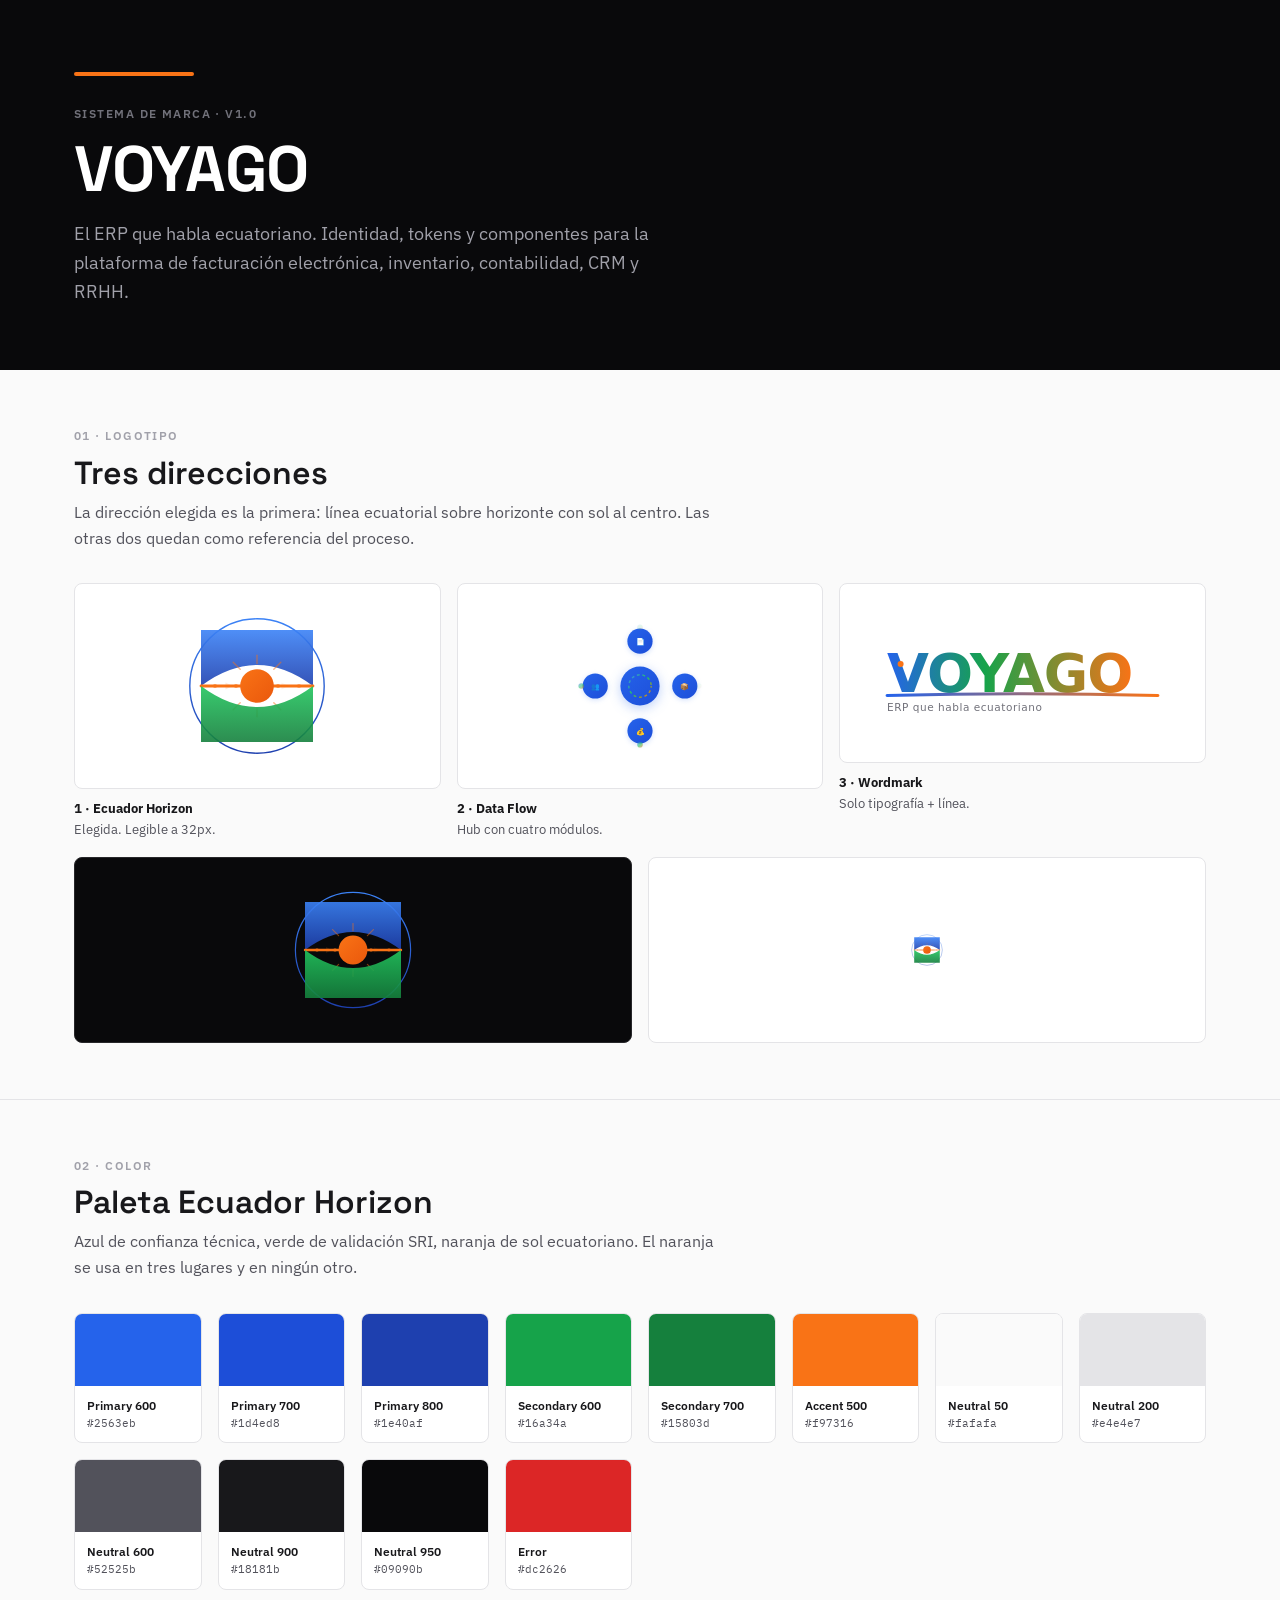
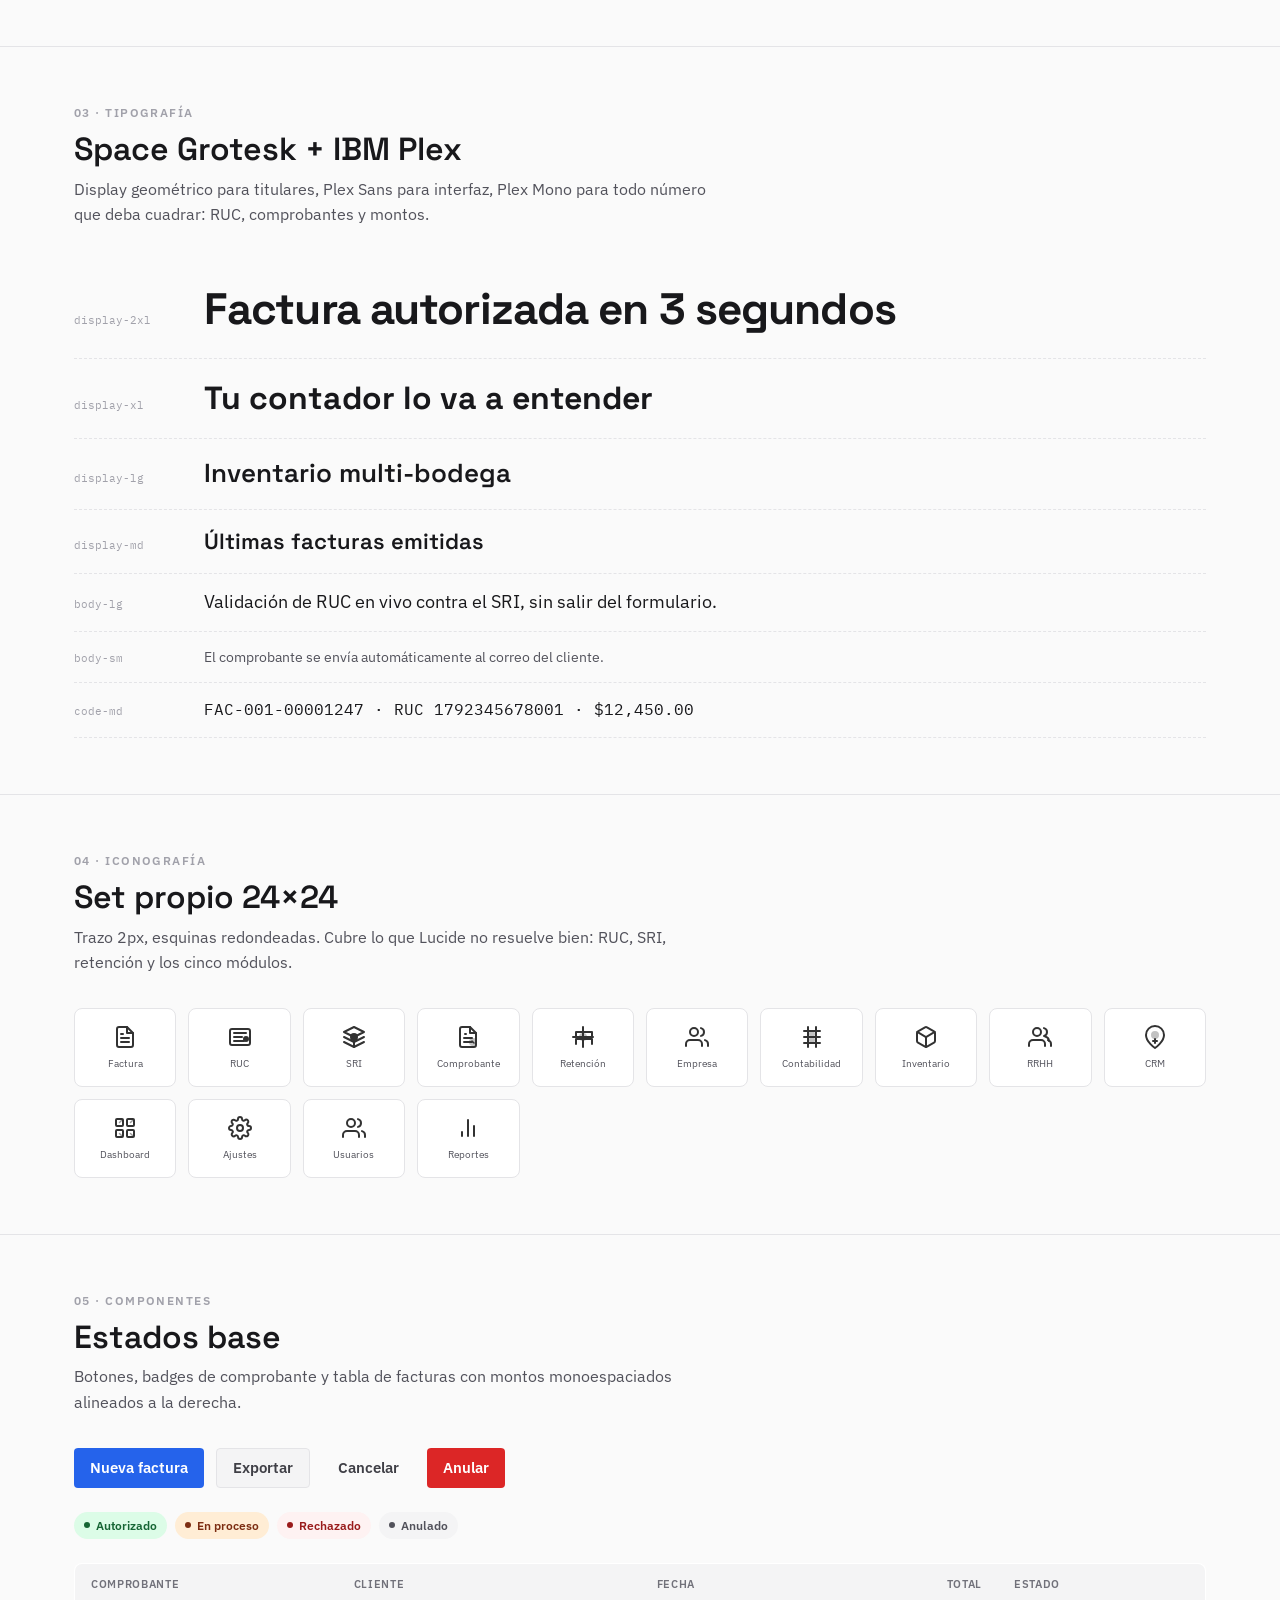
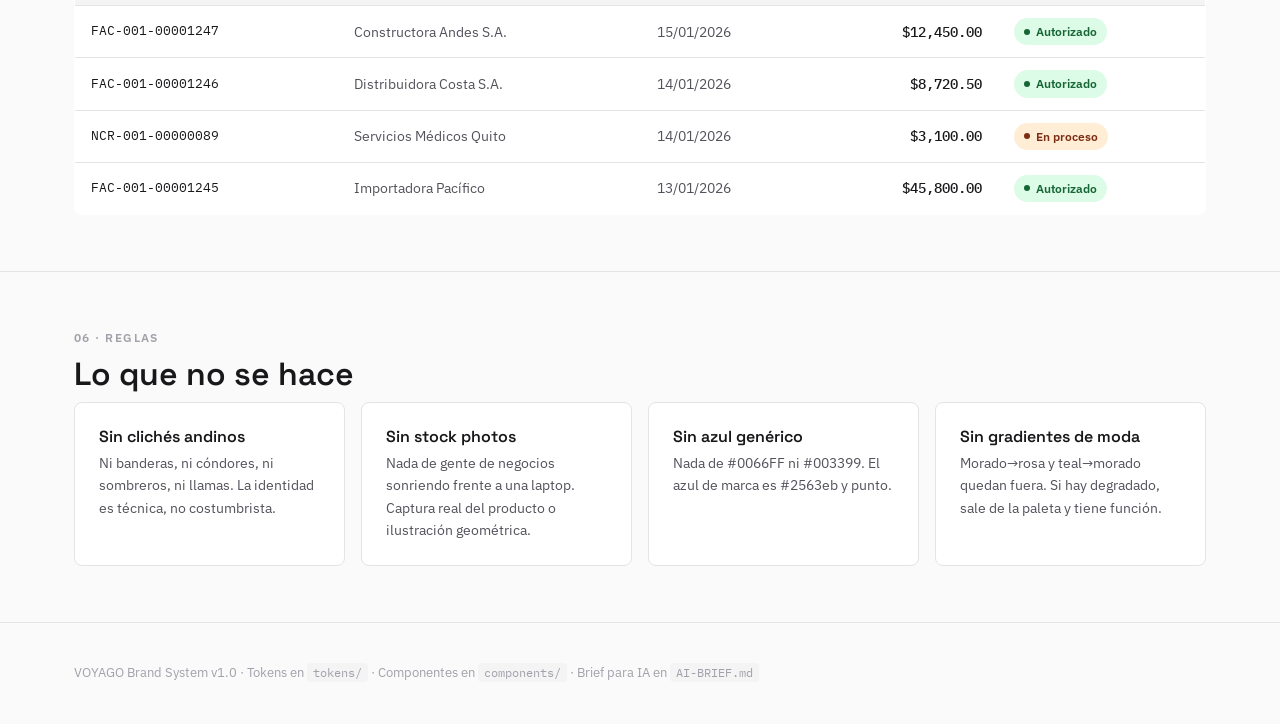
==== showcase.html @ 9d606502 "VOYAGO brand system v1.0: tokens, logo, iconos, componentes y landing" ====
<!DOCTYPE html>
<html lang="es-EC">
<head>
<meta charset="UTF-8">
<meta name="viewport" content="width=device-width, initial-scale=1">
<title>VOYAGO — Brand System v1.0</title>
<link rel="preconnect" href="https://fonts.googleapis.com">
<link rel="preconnect" href="https://fonts.gstatic.com" crossorigin>
<link href="https://fonts.googleapis.com/css2?family=Space+Grotesk:wght@300..700&family=IBM+Plex+Sans:wght@300..700&family=IBM+Plex+Mono:wght@300..700&display=swap" rel="stylesheet">
<style>
  :root{
    --primary-600:#2563eb; --primary-700:#1d4ed8; --primary-800:#1e40af;
    --secondary-600:#16a34a; --accent-500:#f97316;
    --n-0:#fff; --n-50:#fafafa; --n-100:#f4f4f5; --n-200:#e4e4e7;
    --n-400:#a1a1aa; --n-600:#52525b; --n-900:#18181b; --n-950:#09090b;
  }
  *{box-sizing:border-box;margin:0;padding:0}
  body{font-family:'IBM Plex Sans',system-ui,sans-serif;background:var(--n-50);color:var(--n-900);line-height:1.6;-webkit-font-smoothing:antialiased}
  h1,h2,h3,h4{font-family:'Space Grotesk',system-ui,sans-serif;text-wrap:balance;line-height:1.2}
  .wrap{max-width:1180px;margin:0 auto;padding:0 24px}
  section{padding:56px 0;border-bottom:1px solid var(--n-200)}
  .kicker{font-size:12px;letter-spacing:.12em;text-transform:uppercase;color:var(--n-400);font-weight:600;margin-bottom:8px}
  h2{font-size:clamp(24px,3vw,32px);font-weight:600;margin-bottom:8px}
  .lead{color:var(--n-600);max-width:64ch;margin-bottom:32px}
  .mono{font-family:'IBM Plex Mono',monospace;font-variant-numeric:tabular-nums}

  /* hero */
  header{background:var(--n-950);color:#fff;padding:72px 0 64px}
  header .kicker{color:#71717a}
  header h1{font-size:clamp(36px,6vw,64px);font-weight:700;letter-spacing:-.02em;margin-bottom:12px}
  header p{color:#a1a1aa;font-size:18px;max-width:56ch}
  .eqline{height:4px;width:120px;background:var(--accent-500);border-radius:99px;margin-bottom:28px}

  /* grid helpers */
  .g{display:grid;gap:16px}
  .g2{grid-template-columns:repeat(auto-fit,minmax(260px,1fr))}
  .g3{grid-template-columns:repeat(auto-fit,minmax(180px,1fr))}
  .g6{grid-template-columns:repeat(auto-fit,minmax(120px,1fr))}
  .card{background:#fff;border:1px solid var(--n-200);border-radius:8px;padding:24px}
  .card h4{font-size:16px;font-weight:600;margin-bottom:6px}
  .card p{font-size:14px;color:var(--n-600)}

  /* logos */
  .logo-box{display:flex;align-items:center;justify-content:center;background:#fff;border:1px solid var(--n-200);border-radius:8px;padding:32px;min-height:180px}
  .logo-box.dark{background:var(--n-950);border-color:#27272a}

  /* swatches */
  .sw{border-radius:8px;overflow:hidden;border:1px solid var(--n-200);background:#fff}
  .sw .chip{height:72px}
  .sw .meta{padding:10px 12px}
  .sw .name{font-size:12px;font-weight:600}
  .sw .hex{font-family:'IBM Plex Mono',monospace;font-size:11px;color:var(--n-600)}

  /* type */
  .typerow{display:flex;align-items:baseline;gap:20px;padding:14px 0;border-bottom:1px dashed var(--n-200)}
  .typerow .tag{font-family:'IBM Plex Mono',monospace;font-size:11px;color:var(--n-400);width:110px;flex-shrink:0}
  .d2xl{font-size:clamp(28px,4vw,44px);font-weight:700;letter-spacing:-.02em;font-family:'Space Grotesk'}
  .dxl{font-size:32px;font-weight:700;font-family:'Space Grotesk'}
  .dlg{font-size:26px;font-weight:600;font-family:'Space Grotesk'}
  .dmd{font-size:22px;font-weight:600;font-family:'Space Grotesk'}
  .blg{font-size:18px}
  .bsm{font-size:14px;color:var(--n-600)}

  /* icons */
  .icongrid{display:grid;grid-template-columns:repeat(auto-fit,minmax(96px,1fr));gap:12px}
  .icon-cell{background:#fff;border:1px solid var(--n-200);border-radius:8px;padding:16px 8px;display:flex;flex-direction:column;align-items:center;gap:8px}
  .icon-cell img{width:24px;height:24px;opacity:.8}
  .icon-cell span{font-size:10px;color:var(--n-600);text-align:center;line-height:1.3}

  /* buttons */
  .btnrow{display:flex;flex-wrap:wrap;gap:12px;align-items:center}
  .btn{display:inline-flex;align-items:center;justify-content:center;height:40px;padding:0 16px;border-radius:4px;font-size:15px;font-weight:600;border:none;cursor:pointer;font-family:'IBM Plex Sans'}
  .b-primary{background:var(--primary-600);color:#fff}
  .b-secondary{background:var(--n-100);color:#3f3f46;border:1px solid var(--n-200)}
  .b-ghost{background:transparent;color:#3f3f46}
  .b-danger{background:#dc2626;color:#fff}

  /* badges */
  .badges{display:flex;flex-wrap:wrap;gap:8px}
  .badge{display:inline-flex;align-items:center;gap:6px;padding:4px 10px;border-radius:999px;font-size:12px;font-weight:600}
  .badge i{width:6px;height:6px;border-radius:99px;display:block;background:currentColor}
  .bd-ok{background:#dcfce7;color:#166534}
  .bd-warn{background:#ffedd5;color:#7c2d12}
  .bd-err{background:#fef2f2;color:#991b1b}
  .bd-neutral{background:var(--n-100);color:var(--n-600)}

  /* table demo */
  table{width:100%;border-collapse:collapse;background:#fff;border:1px solid var(--n-200);border-radius:8px;overflow:hidden}
  th{background:var(--n-100);font-size:11px;text-transform:uppercase;letter-spacing:.06em;color:#71717a;text-align:left;padding:12px 16px;font-weight:600}
  td{padding:12px 16px;font-size:14px;border-top:1px solid var(--n-200);color:var(--n-600)}
  td.num{text-align:right;font-family:'IBM Plex Mono',monospace;color:var(--n-900);font-weight:500}
  td.id{font-family:'IBM Plex Mono',monospace;color:var(--n-900);font-size:13px}

  footer{padding:40px 0;color:var(--n-400);font-size:13px}
  code{background:var(--n-100);padding:2px 6px;border-radius:4px;font-family:'IBM Plex Mono',monospace;font-size:12px}
</style>
</head>
<body>

<header>
  <div class="wrap">
    <div class="eqline"></div>
    <div class="kicker">Sistema de marca · v1.0</div>
    <h1>VOYAGO</h1>
    <p>El ERP que habla ecuatoriano. Identidad, tokens y componentes para la plataforma de facturación electrónica, inventario, contabilidad, CRM y RRHH.</p>
  </div>
</header>

<section>
  <div class="wrap">
    <div class="kicker">01 · Logotipo</div>
    <h2>Tres direcciones</h2>
    <p class="lead">La dirección elegida es la primera: línea ecuatorial sobre horizonte con sol al centro. Las otras dos quedan como referencia del proceso.</p>
    <div class="g g3">
      <div>
        <div class="logo-box"><img src="logo/logo-concept-1-equator.svg" alt="Concepto 1: Ecuador Horizon" style="width:140px"></div>
        <p style="font-size:13px;margin-top:10px"><strong>1 · Ecuador Horizon</strong><br><span style="color:var(--n-600)">Elegida. Legible a 32px.</span></p>
      </div>
      <div>
        <div class="logo-box"><img src="logo/logo-concept-2-data-flow.svg" alt="Concepto 2: Data Flow" style="width:140px"></div>
        <p style="font-size:13px;margin-top:10px"><strong>2 · Data Flow</strong><br><span style="color:var(--n-600)">Hub con cuatro módulos.</span></p>
      </div>
      <div>
        <div class="logo-box"><img src="logo/logo-concept-3-typographic.svg" alt="Concepto 3: wordmark" style="width:100%"></div>
        <p style="font-size:13px;margin-top:10px"><strong>3 · Wordmark</strong><br><span style="color:var(--n-600)">Solo tipografía + línea.</span></p>
      </div>
    </div>
    <div class="g g2" style="margin-top:16px">
      <div class="logo-box dark"><img src="logo/logo-concept-1-equator.svg" alt="Logo sobre fondo oscuro" style="width:120px"></div>
      <div class="logo-box"><img src="logo/logo-concept-1-equator.svg" alt="Logo tamaño favicon" style="width:32px"></div>
    </div>
  </div>
</section>

<section>
  <div class="wrap">
    <div class="kicker">02 · Color</div>
    <h2>Paleta Ecuador Horizon</h2>
    <p class="lead">Azul de confianza técnica, verde de validación SRI, naranja de sol ecuatoriano. El naranja se usa en tres lugares y en ningún otro.</p>
    <div class="g g6">
      <div class="sw"><div class="chip" style="background:#2563eb"></div><div class="meta"><div class="name">Primary 600</div><div class="hex">#2563eb</div></div></div>
      <div class="sw"><div class="chip" style="background:#1d4ed8"></div><div class="meta"><div class="name">Primary 700</div><div class="hex">#1d4ed8</div></div></div>
      <div class="sw"><div class="chip" style="background:#1e40af"></div><div class="meta"><div class="name">Primary 800</div><div class="hex">#1e40af</div></div></div>
      <div class="sw"><div class="chip" style="background:#16a34a"></div><div class="meta"><div class="name">Secondary 600</div><div class="hex">#16a34a</div></div></div>
      <div class="sw"><div class="chip" style="background:#15803d"></div><div class="meta"><div class="name">Secondary 700</div><div class="hex">#15803d</div></div></div>
      <div class="sw"><div class="chip" style="background:#f97316"></div><div class="meta"><div class="name">Accent 500</div><div class="hex">#f97316</div></div></div>
      <div class="sw"><div class="chip" style="background:#fafafa"></div><div class="meta"><div class="name">Neutral 50</div><div class="hex">#fafafa</div></div></div>
      <div class="sw"><div class="chip" style="background:#e4e4e7"></div><div class="meta"><div class="name">Neutral 200</div><div class="hex">#e4e4e7</div></div></div>
      <div class="sw"><div class="chip" style="background:#52525b"></div><div class="meta"><div class="name">Neutral 600</div><div class="hex">#52525b</div></div></div>
      <div class="sw"><div class="chip" style="background:#18181b"></div><div class="meta"><div class="name">Neutral 900</div><div class="hex">#18181b</div></div></div>
      <div class="sw"><div class="chip" style="background:#09090b"></div><div class="meta"><div class="name">Neutral 950</div><div class="hex">#09090b</div></div></div>
      <div class="sw"><div class="chip" style="background:#dc2626"></div><div class="meta"><div class="name">Error</div><div class="hex">#dc2626</div></div></div>
    </div>
  </div>
</section>

<section>
  <div class="wrap">
    <div class="kicker">03 · Tipografía</div>
    <h2>Space Grotesk + IBM Plex</h2>
    <p class="lead">Display geométrico para titulares, Plex Sans para interfaz, Plex Mono para todo número que deba cuadrar: RUC, comprobantes y montos.</p>
    <div class="typerow"><span class="tag">display-2xl</span><span class="d2xl">Factura autorizada en 3 segundos</span></div>
    <div class="typerow"><span class="tag">display-xl</span><span class="dxl">Tu contador lo va a entender</span></div>
    <div class="typerow"><span class="tag">display-lg</span><span class="dlg">Inventario multi-bodega</span></div>
    <div class="typerow"><span class="tag">display-md</span><span class="dmd">Últimas facturas emitidas</span></div>
    <div class="typerow"><span class="tag">body-lg</span><span class="blg">Validación de RUC en vivo contra el SRI, sin salir del formulario.</span></div>
    <div class="typerow"><span class="tag">body-sm</span><span class="bsm">El comprobante se envía automáticamente al correo del cliente.</span></div>
    <div class="typerow"><span class="tag">code-md</span><span class="mono">FAC-001-00001247 · RUC 1792345678001 · $12,450.00</span></div>
  </div>
</section>

<section>
  <div class="wrap">
    <div class="kicker">04 · Iconografía</div>
    <h2>Set propio 24×24</h2>
    <p class="lead">Trazo 2px, esquinas redondeadas. Cubre lo que Lucide no resuelve bien: RUC, SRI, retención y los cinco módulos.</p>
    <div class="icongrid">
      <div class="icon-cell"><img src="icons/invoice.svg" alt=""><span>Factura</span></div>
      <div class="icon-cell"><img src="icons/ruc.svg" alt=""><span>RUC</span></div>
      <div class="icon-cell"><img src="icons/sri.svg" alt=""><span>SRI</span></div>
      <div class="icon-cell"><img src="icons/comprobante.svg" alt=""><span>Comprobante</span></div>
      <div class="icon-cell"><img src="icons/retencion.svg" alt=""><span>Retención</span></div>
      <div class="icon-cell"><img src="icons/empresa-usuario.svg" alt=""><span>Empresa</span></div>
      <div class="icon-cell"><img src="icons/modulo-contabilidad.svg" alt=""><span>Contabilidad</span></div>
      <div class="icon-cell"><img src="icons/modulo-inventario.svg" alt=""><span>Inventario</span></div>
      <div class="icon-cell"><img src="icons/modulo-rrhh.svg" alt=""><span>RRHH</span></div>
      <div class="icon-cell"><img src="icons/modulo-crm.svg" alt=""><span>CRM</span></div>
      <div class="icon-cell"><img src="icons/dashboard.svg" alt=""><span>Dashboard</span></div>
      <div class="icon-cell"><img src="icons/settings.svg" alt=""><span>Ajustes</span></div>
      <div class="icon-cell"><img src="icons/users.svg" alt=""><span>Usuarios</span></div>
      <div class="icon-cell"><img src="icons/chart.svg" alt=""><span>Reportes</span></div>
    </div>
  </div>
</section>

<section>
  <div class="wrap">
    <div class="kicker">05 · Componentes</div>
    <h2>Estados base</h2>
    <p class="lead">Botones, badges de comprobante y tabla de facturas con montos monoespaciados alineados a la derecha.</p>

    <div class="btnrow" style="margin-bottom:24px">
      <button class="btn b-primary">Nueva factura</button>
      <button class="btn b-secondary">Exportar</button>
      <button class="btn b-ghost">Cancelar</button>
      <button class="btn b-danger">Anular</button>
    </div>

    <div class="badges" style="margin-bottom:24px">
      <span class="badge bd-ok"><i></i>Autorizado</span>
      <span class="badge bd-warn"><i></i>En proceso</span>
      <span class="badge bd-err"><i></i>Rechazado</span>
      <span class="badge bd-neutral"><i></i>Anulado</span>
    </div>

    <table>
      <thead><tr><th>Comprobante</th><th>Cliente</th><th>Fecha</th><th style="text-align:right">Total</th><th>Estado</th></tr></thead>
      <tbody>
        <tr><td class="id">FAC-001-00001247</td><td>Constructora Andes S.A.</td><td>15/01/2026</td><td class="num">$12,450.00</td><td><span class="badge bd-ok"><i></i>Autorizado</span></td></tr>
        <tr><td class="id">FAC-001-00001246</td><td>Distribuidora Costa S.A.</td><td>14/01/2026</td><td class="num">$8,720.50</td><td><span class="badge bd-ok"><i></i>Autorizado</span></td></tr>
        <tr><td class="id">NCR-001-00000089</td><td>Servicios Médicos Quito</td><td>14/01/2026</td><td class="num">$3,100.00</td><td><span class="badge bd-warn"><i></i>En proceso</span></td></tr>
        <tr><td class="id">FAC-001-00001245</td><td>Importadora Pacífico</td><td>13/01/2026</td><td class="num">$45,800.00</td><td><span class="badge bd-ok"><i></i>Autorizado</span></td></tr>
      </tbody>
    </table>
  </div>
</section>

<section>
  <div class="wrap">
    <div class="kicker">06 · Reglas</div>
    <h2>Lo que no se hace</h2>
    <div class="g g2">
      <div class="card"><h4>Sin clichés andinos</h4><p>Ni banderas, ni cóndores, ni sombreros, ni llamas. La identidad es técnica, no costumbrista.</p></div>
      <div class="card"><h4>Sin stock photos</h4><p>Nada de gente de negocios sonriendo frente a una laptop. Captura real del producto o ilustración geométrica.</p></div>
      <div class="card"><h4>Sin azul genérico</h4><p>Nada de #0066FF ni #003399. El azul de marca es #2563eb y punto.</p></div>
      <div class="card"><h4>Sin gradientes de moda</h4><p>Morado→rosa y teal→morado quedan fuera. Si hay degradado, sale de la paleta y tiene función.</p></div>
    </div>
  </div>
</section>

<footer>
  <div class="wrap">
    VOYAGO Brand System v1.0 · Tokens en <code>tokens/</code> · Componentes en <code>components/</code> · Brief para IA en <code>AI-BRIEF.md</code>
  </div>
</footer>

</body>
</html>
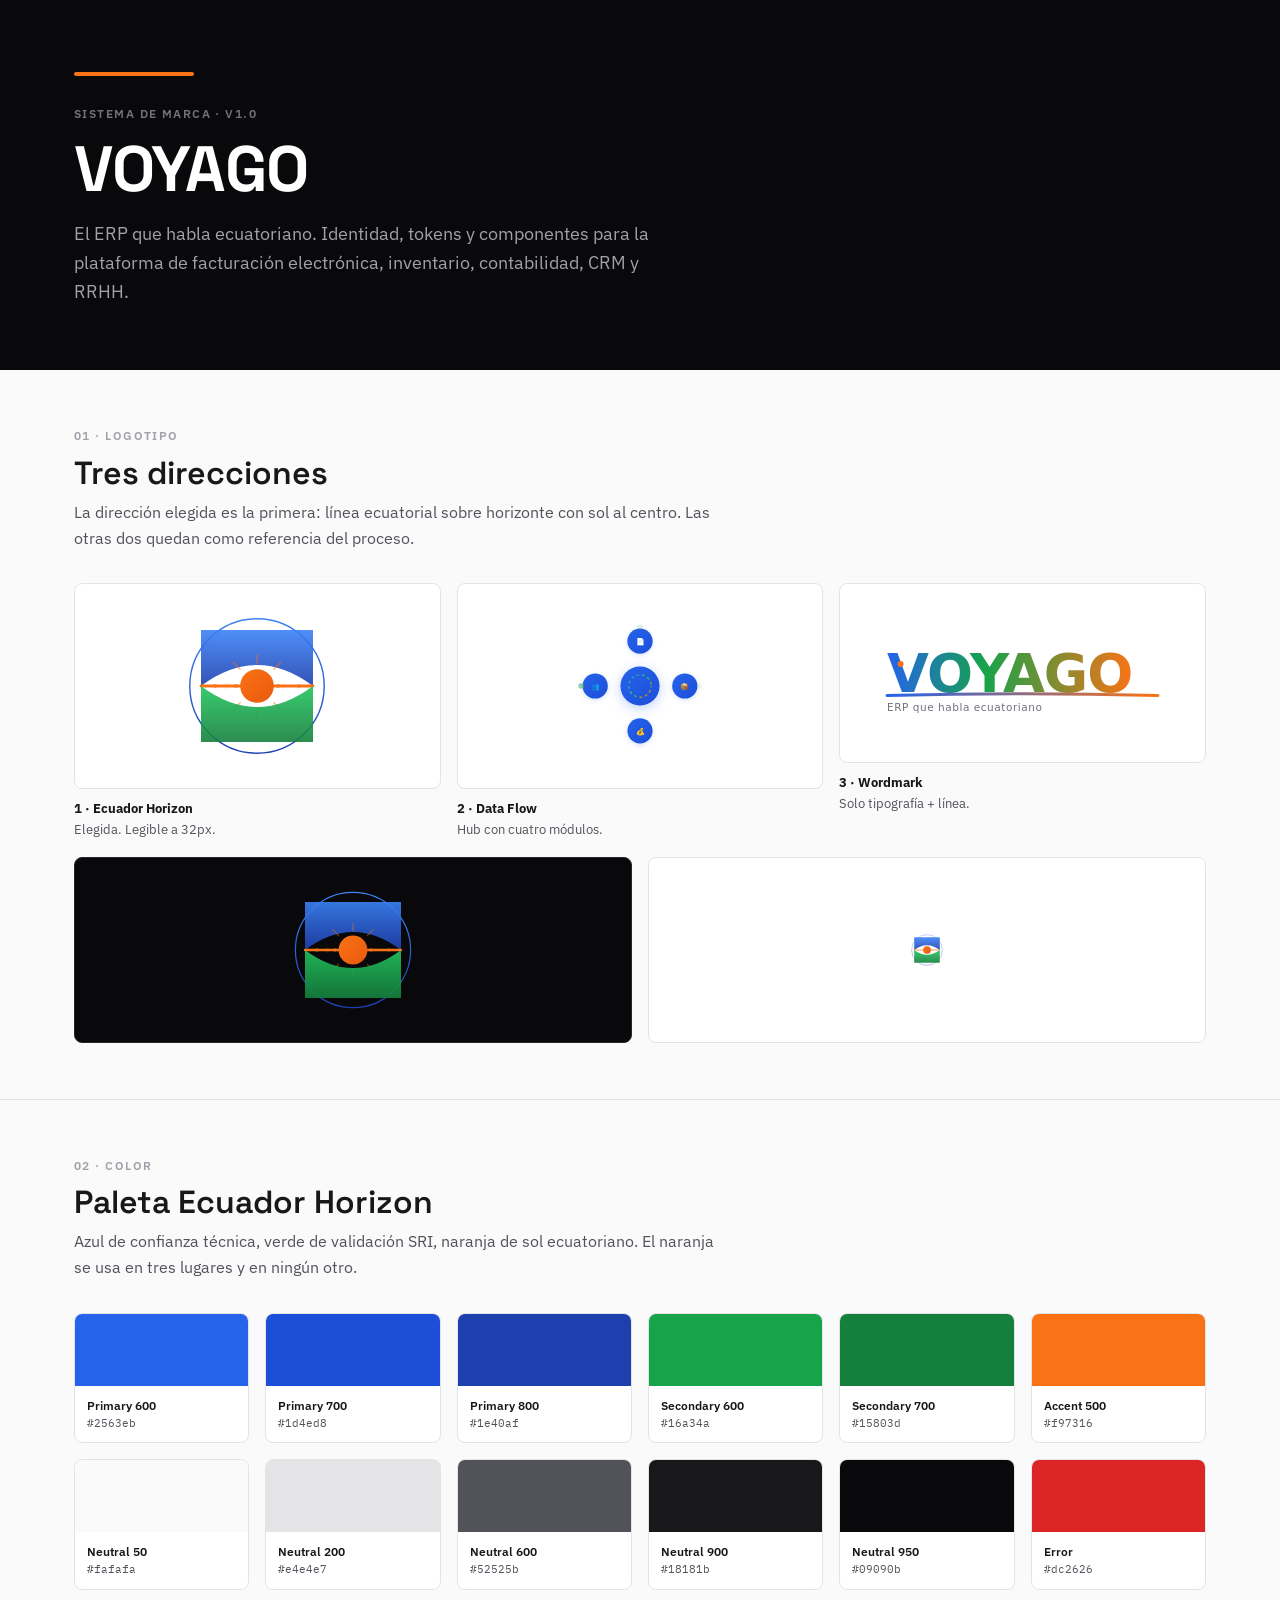
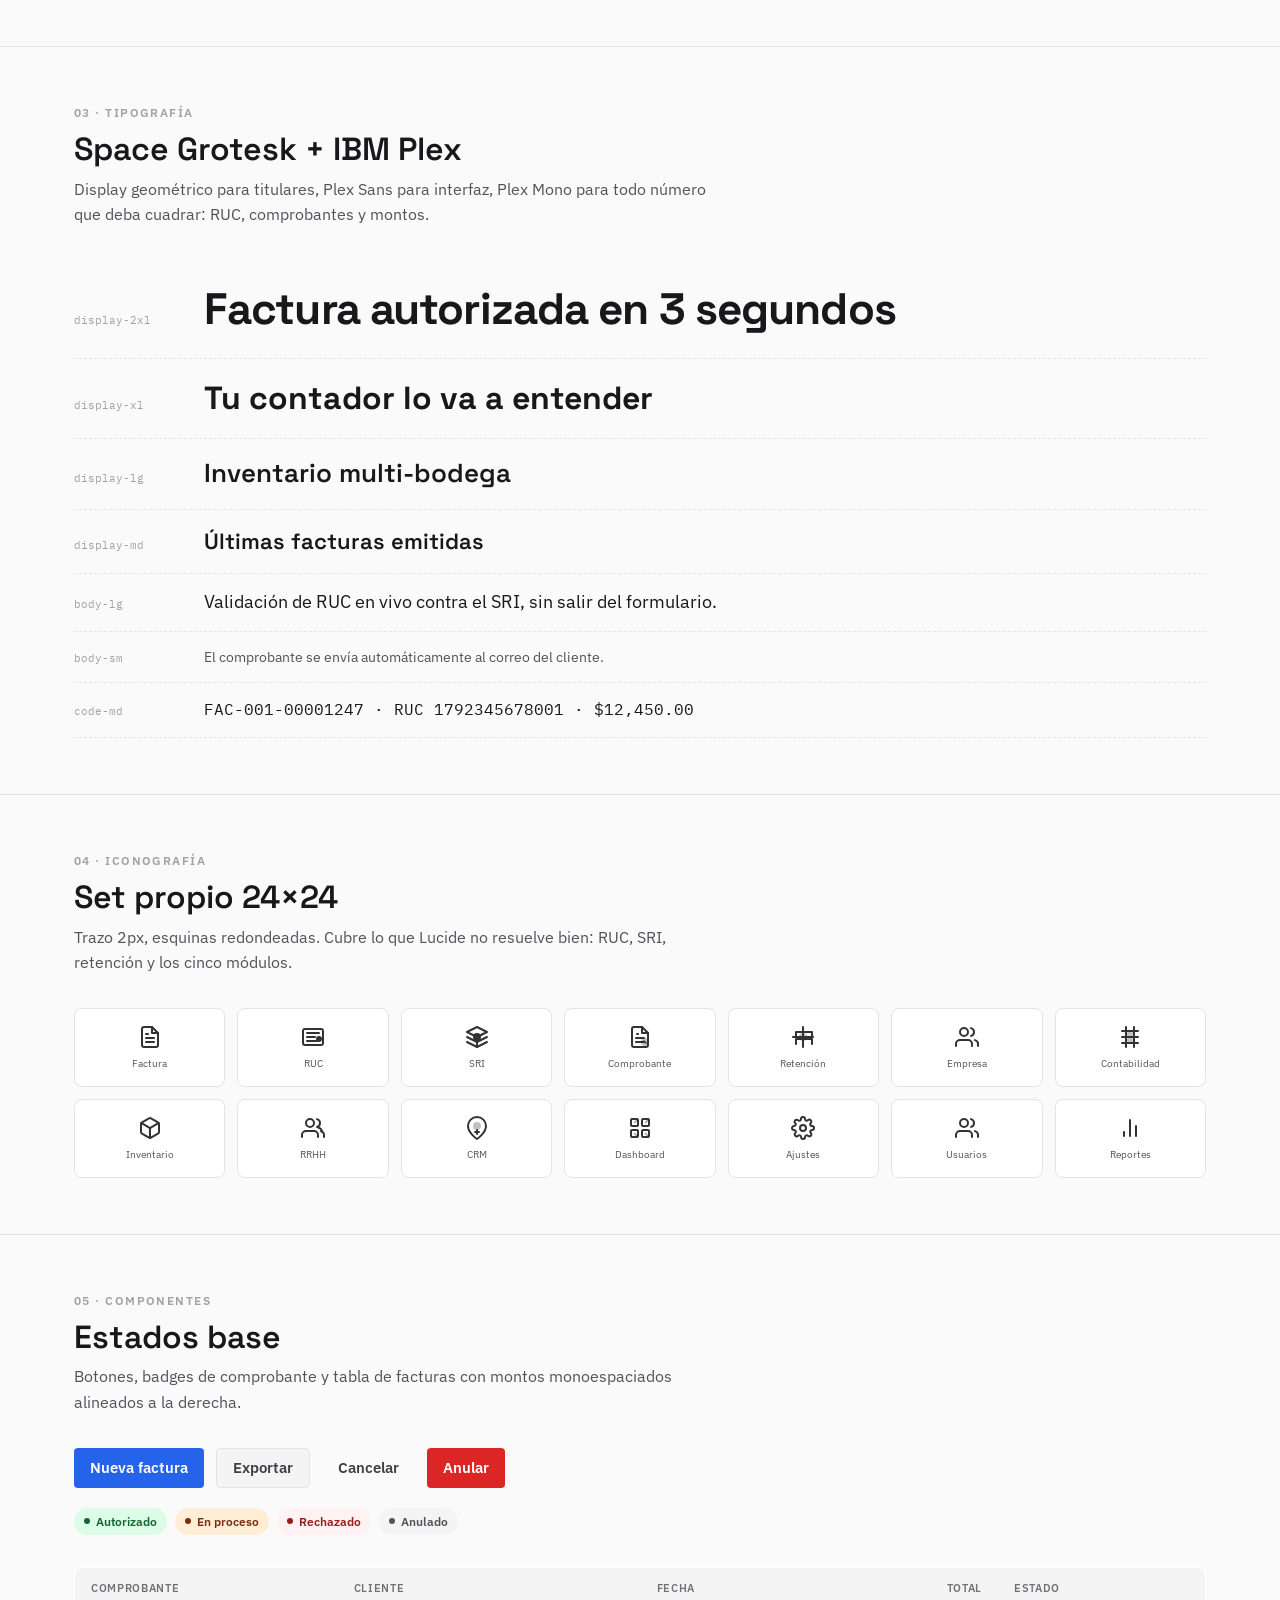
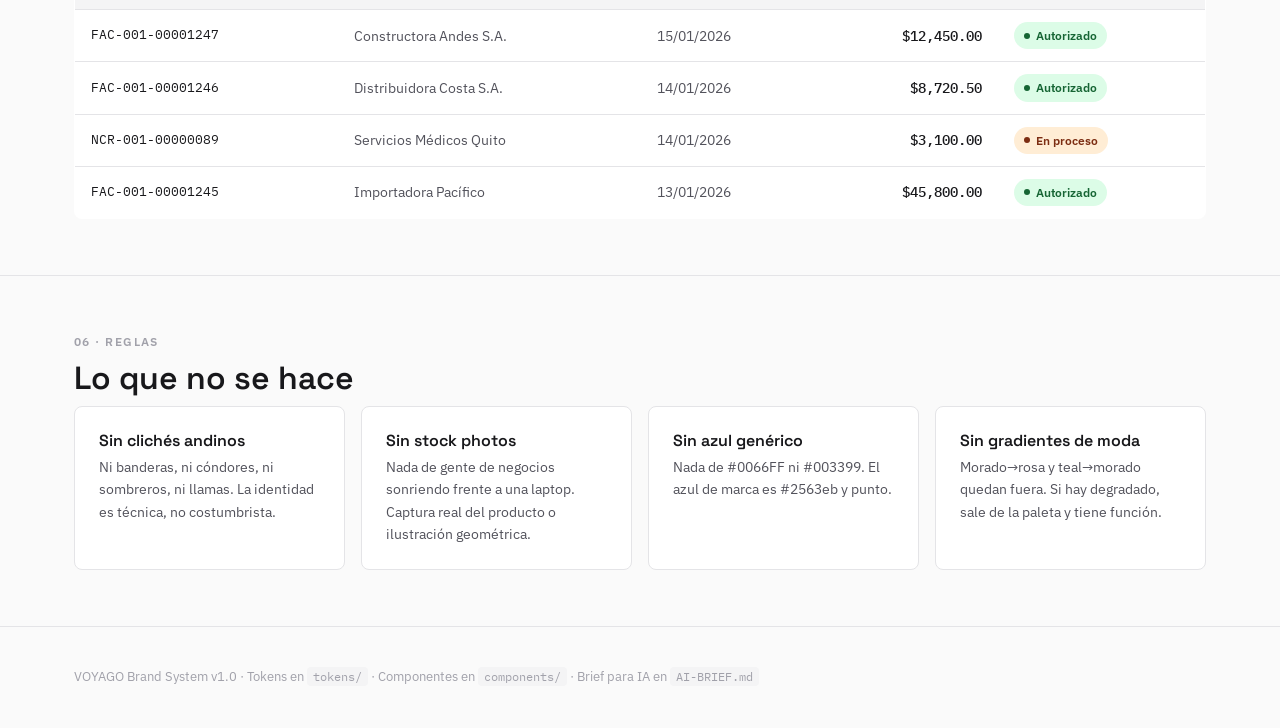
==== commit 540d2c74: "Añade AI pack, dashboard mockup, guías PDF y renders de verificación" ====
--- a/showcase.html
+++ b/showcase.html
@@ -35,7 +35,8 @@
   .g{display:grid;gap:16px}
   .g2{grid-template-columns:repeat(auto-fit,minmax(260px,1fr))}
   .g3{grid-template-columns:repeat(auto-fit,minmax(180px,1fr))}
-  .g6{grid-template-columns:repeat(auto-fit,minmax(120px,1fr))}
+  .g6{grid-template-columns:repeat(6,minmax(0,1fr))}
+  @media(max-width:720px){.g6{grid-template-columns:repeat(3,minmax(0,1fr))}}
   .card{background:#fff;border:1px solid var(--n-200);border-radius:8px;padding:24px}
   .card h4{font-size:16px;font-weight:600;margin-bottom:6px}
   .card p{font-size:14px;color:var(--n-600)}
@@ -62,7 +63,8 @@
   .bsm{font-size:14px;color:var(--n-600)}
 
   /* icons */
-  .icongrid{display:grid;grid-template-columns:repeat(auto-fit,minmax(96px,1fr));gap:12px}
+  .icongrid{display:grid;grid-template-columns:repeat(7,minmax(0,1fr));gap:12px}
+  @media(max-width:720px){.icongrid{grid-template-columns:repeat(4,minmax(0,1fr))}}
   .icon-cell{background:#fff;border:1px solid var(--n-200);border-radius:8px;padding:16px 8px;display:flex;flex-direction:column;align-items:center;gap:8px}
   .icon-cell img{width:24px;height:24px;opacity:.8}
   .icon-cell span{font-size:10px;color:var(--n-600);text-align:center;line-height:1.3}
@@ -199,14 +201,14 @@
     <h2>Estados base</h2>
     <p class="lead">Botones, badges de comprobante y tabla de facturas con montos monoespaciados alineados a la derecha.</p>
 
-    <div class="btnrow" style="margin-bottom:24px">
+    <div class="btnrow" style="margin-bottom:20px">
       <button class="btn b-primary">Nueva factura</button>
       <button class="btn b-secondary">Exportar</button>
       <button class="btn b-ghost">Cancelar</button>
       <button class="btn b-danger">Anular</button>
     </div>
 
-    <div class="badges" style="margin-bottom:24px">
+    <div class="badges" style="margin-bottom:32px">
       <span class="badge bd-ok"><i></i>Autorizado</span>
       <span class="badge bd-warn"><i></i>En proceso</span>
       <span class="badge bd-err"><i></i>Rechazado</span>
